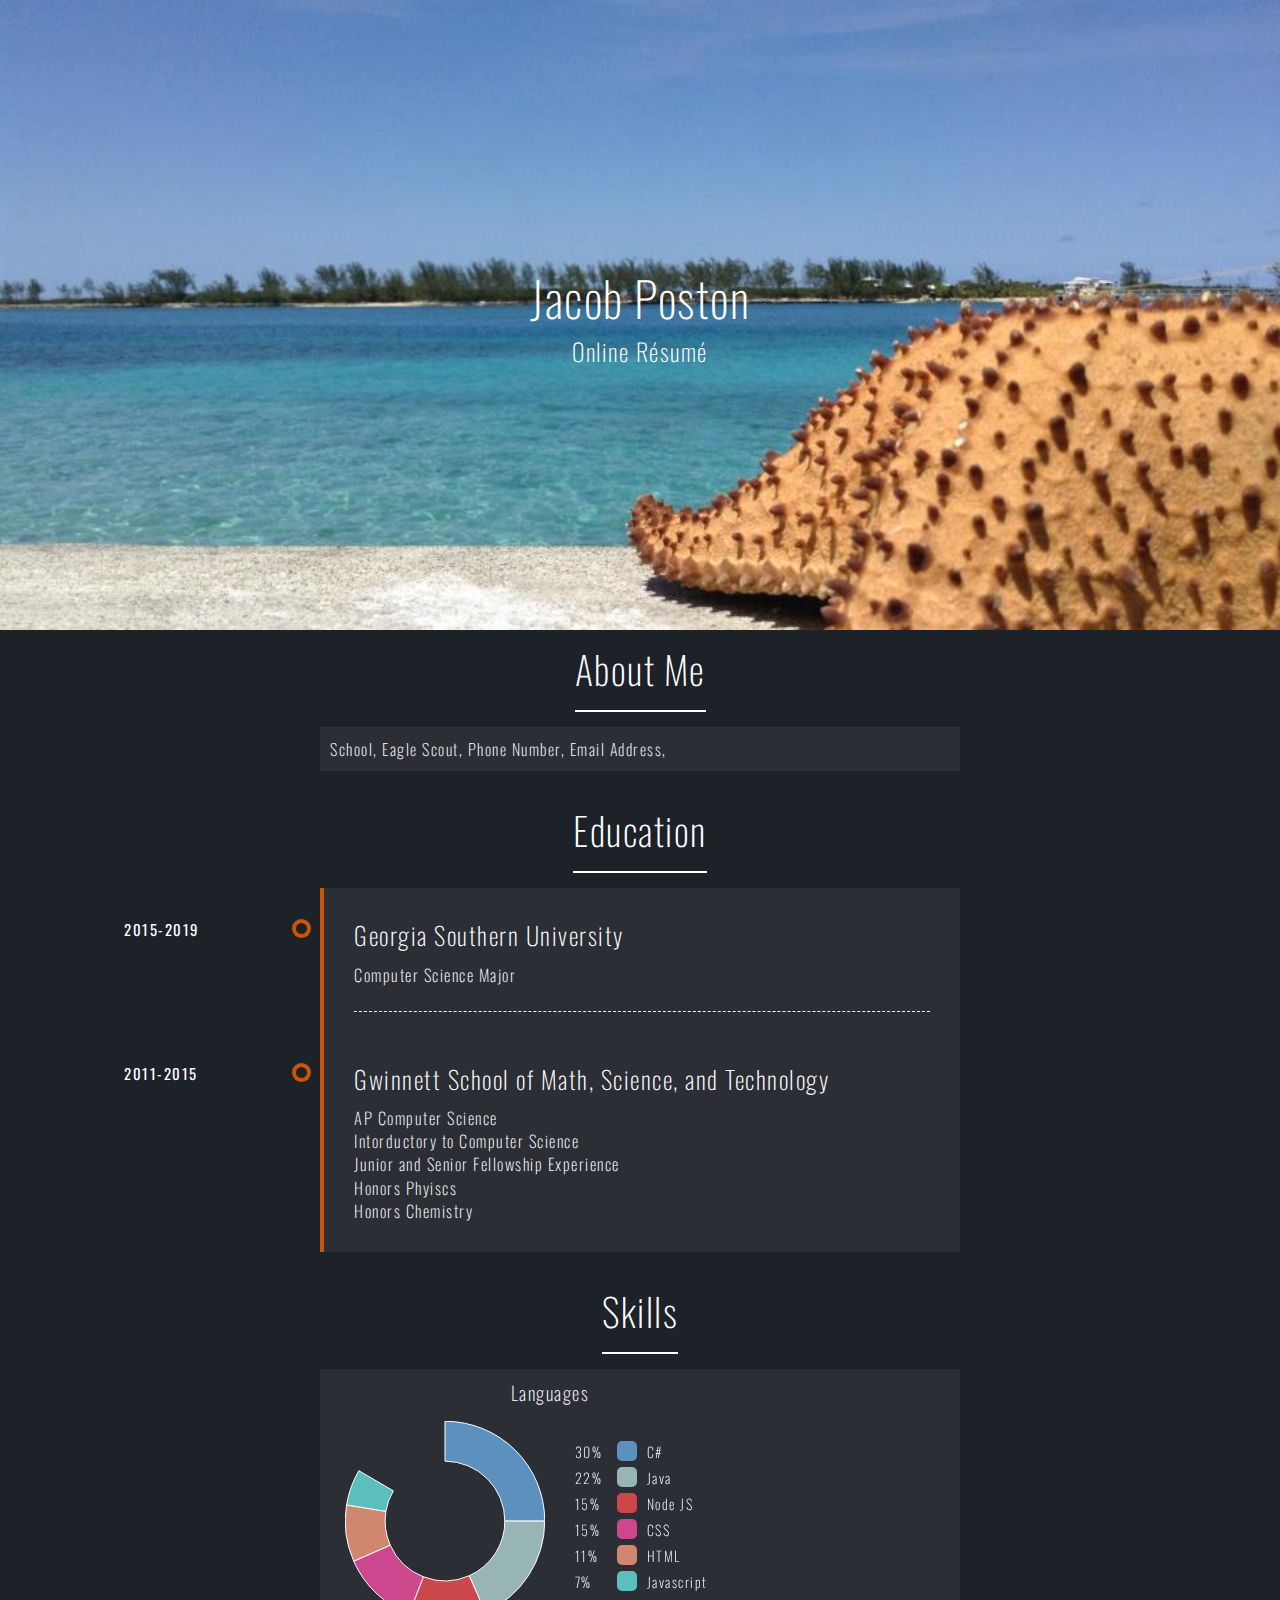
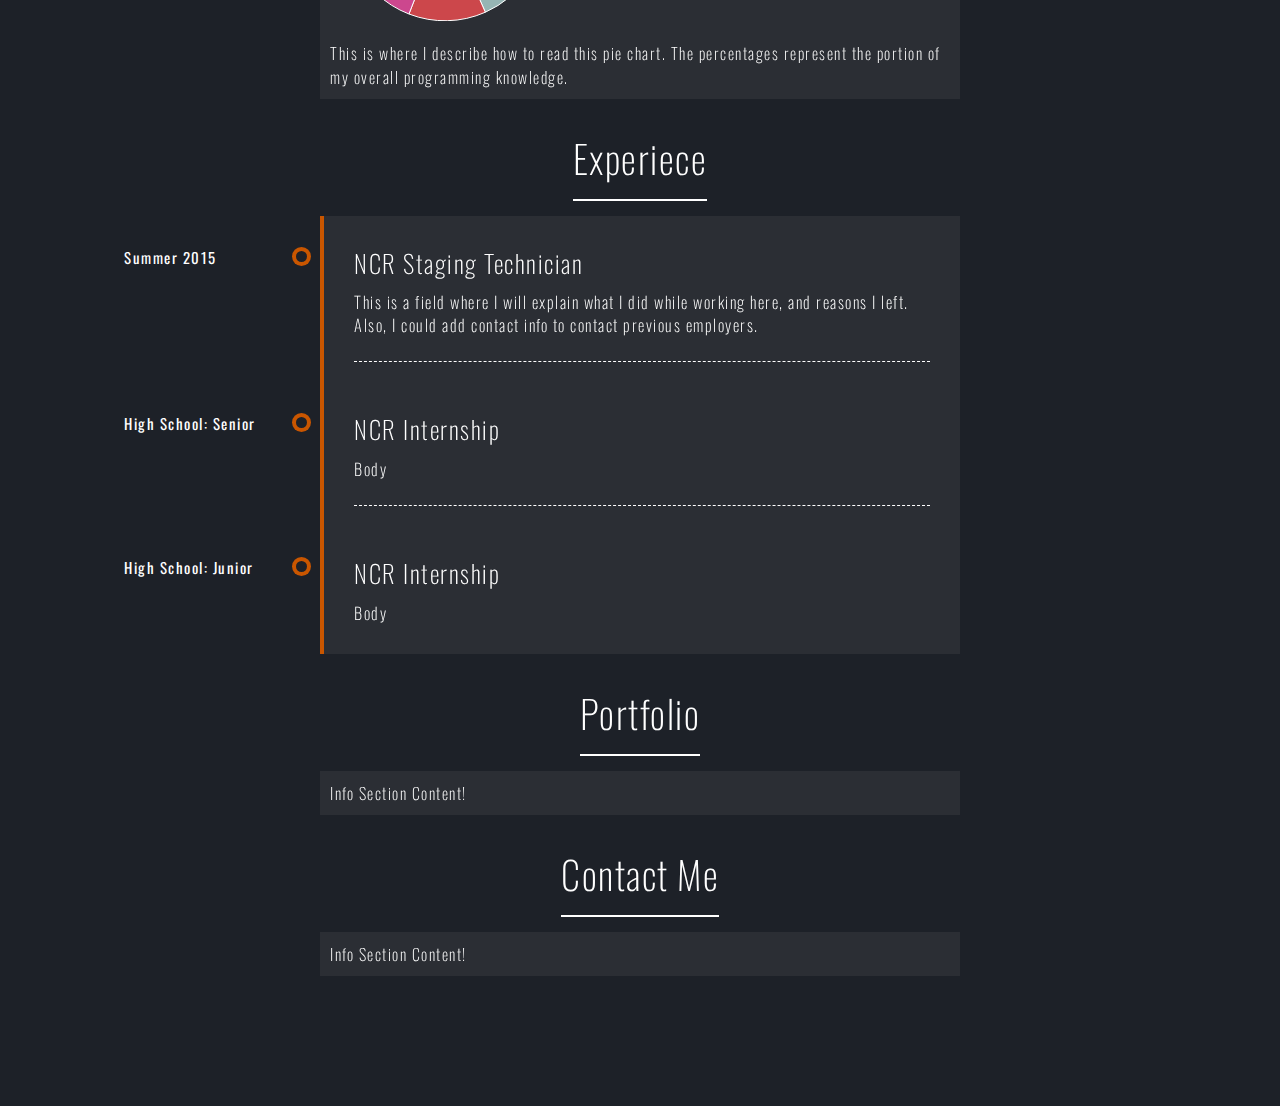
==== index.html @ cb53cfcc "Initial commit to migrate from old repo" ====
<html>

<head>
    <meta name="viewport" content="width=device-width, initial-scale=1, maximum-scale=1" />
    <title>Jacob Poston</title>
    <link rel="stylesheet" type="text/css" href="css/style.css" />
    <link rel="stylesheet" type="text/css" href="css/project-card.css" />

    <link rel="stylesheet" href="//maxcdn.bootstrapcdn.com/font-awesome/4.3.0/css/font-awesome.min.css">
    <link rel="stylesheet" type="text/css" href="css/font-awesome.min.css" />
</head>

<body>
    <div id="header">
        <div id="jumbo">
            <div class="super-layer">
                <div id="super-center">
                    <h1>Jacob Poston</h1>
                    <p>Online Résumé</p>
                </div>
            </div>
        </div>
    </div>
    <div id="content-body">
        <div class="centered-content">
            <div class="info-section">
                <h1 class="section-header">About Me<span></span></h1>
                <div class="section-content">
                    <p>School, Eagle Scout, Phone Number, Email Address,</p>
                </div>
            </div>
            
            <div id="education" class="info-section">
                <h1 class="section-header">Education<span></span></h1>
                <div class="section-content">
                    <ul class="timeline">
                        <li class="event" data-date="2015-2019">
                            <h3>Georgia Southern University</h3>
                            <div>
                                <ul>
                                    <li>Computer Science Major</li>
                                </ul>
                            </div>
                        </li>
                        <li class="event" data-date="2011-2015">
                            <h3>Gwinnett School of Math, Science, and Technology</h3>
                            <div>
                                <ul>
                                    <li>AP Computer Science</li>
                                    <li>Intorductory to Computer Science</li>
                                    <li>Junior and Senior Fellowship Experience</li>
                                    <li>Honors Phyiscs</li>
                                    <li>Honors Chemistry</li>
                                </ul>
                            </div>
                        </li>
                    </ul>
                </div>
            </div>
            
            <div class="info-section">
                <h1 class="section-header">Skills<span></span></h1>
                <div class="section-content">
                    <div id="skillsDisplay">
                        <h3>Languages</h3>
                        <canvas id="skillsChart"></canvas>
                        <div id="skillsLegend"></div>
                    </div>
                    <div>
                        <p>This is where I describe how to read this pie chart. The percentages represent the portion of my overall programming knowledge.</p>
                    </div>
                </div>
            </div>
            
            <div id="experience" class="info-section">
                <h1 class="section-header">Experiece<span></span></h1>
                <div class="section-content">
                    <ul class="timeline">
                        <li class="event" data-date="Summer 2015">
                            <h3>NCR Staging Technician</h3>
                            <div>
                                <p>This is a field where I will explain what I did while working here, and reasons I left. Also, I could add contact info to contact previous employers.</p>
                            </div>
                        </li>
                        <li class="event" data-date="High School: Senior">
                            <h3>NCR Internship</h3>
                            <div>
                                <p>Body</p>
                            </div>
                        </li>
                        <li class="event" data-date="High School: Junior">
                            <h3>NCR Internship</h3>
                            <div>
                                <p>Body</p>
                            </div>
                        </li>
                    </ul>
                </div>
            </div>
            
            <div class="info-section">
                <h1 class="section-header">Portfolio<span></span></h1>
                <div class="section-content">
                    <p>Info Section Content!</p>
                </div>
            </div>
            
            <div class="info-section">
                <h1 class="section-header">Contact Me<span></span></h1>
                <div class="section-content">
                    <p>Info Section Content!</p>
                </div>
            </div>
        </div>
    </div>

    <div id="footer">
        
    </div>
    <script src="js/jquery-1.11.2.js"></script>
    <script src="js/Chart.min.js"></script>

    <script src="js/script.js"></script>
    <script src="js/project-card.js"></script>
</body>

</html>
---- css/style.css ----
@import url(http://fonts.googleapis.com/css?family=Source+Sans+Pro:200,300,400,600,700|Oswald:400,300,700);
/*@import 'http://maxcdn.bootstrapcdn.com/font-awesome/4.3.0/css/font-awesome.min.css';*/

* {
    border: none;
    outline: none;
    margin: 0;
    padding: 0;
    font-family: 'Oswald', sans-serif;
    letter-spacing: 1.5px;
    font-weight: 100;
    color: #fff;
}

body {
    max-width: 100vw;
    overflow-x: hidden;
    background: #1d2128;
}

#footer {
    min-height: 100px;
}

/*================================================================================*/
/* Jumbotron */
/*================================================================================*/

.super-layer {
    position: absolute;
    top: 0;
    left: 0;
    width: 100%;
    height: 100%;
}

.super-layer * {
    position: relative;
}

#jumbo {
    background-image: url("../res/img/starfish.jpg");
    background-size: cover;
    background-repeat: no-repeat;
    background-position: center;
    height: 70vh;
    overflow: hidden;
    position: relative;
}

#super-center {
    position: absolute;
    top: 50%;
    left: 50%;
    transform: translate(-50%, -50%);
}

#super-center h1 {
    color: #fff;
    font-size: 3em;
    text-align: center;
}

#super-center p {
    color: #fff;
    text-align: center;
    font-size: 1.5em;
}

/*================================================================================*/
/* Body and Main Content */
/*================================================================================*/

.centered-content{
    width: 50%;
    margin: auto;
}
.info-section{
    width: 100%;
    text-align: center;
    margin-top: 10px;
    margin-bottom: 30px;
}
.info-section > h1{
    display: inline-block;
    letter-spacing: 1.5px;
    font-weight: 100;
    font-size: 2.4em;
    position: relative;
    
    margin-bottom: 30px;
}
.info-section > h1 > span{
    background: white;
    position: absolute;
    left: 0;
    bottom: -15px;
    width: 100%;
    height: 2px;
}
.info-section > div{
    max-width: 100%;
    text-align: left;
    background: rgba(100, 100, 100, 0.2);
    padding: 10px;
}

@media (max-width: 800px) {
    .centered-content{
        width: 100%;
    }
}

/*================================================================================*/
/* Special Modifiers */
/*================================================================================*/

#education > div, #experience > div{
    padding: 0;
}

.timeline *{
    list-style: none;
}

/*================================================================================*/
/* Timeline */
/*================================================================================*/

.timeline { 
    border-left: 4px solid #c95600;
    border-bottom-right-radius: 4px;
    border-top-right-radius: 4px;
    font-family: 'Source Sans Pro', sans-serif;
    letter-spacing: 0.5px;
    position: relative;
    line-height: 1.4em;
    font-size: 1.03em;
    padding: 30px;
    text-align: left;
    font-weight: 1;
}

.timeline .event {
    border-bottom: 1px dashed #fff;
    padding-bottom: 25px;
    margin-bottom: 50px;
    position: relative;
}

.timeline .event h3 {
    font-family: 'Oswald', sans-serif;
    letter-spacing: 1.5px;
    font-weight: 100;
    font-size: 1.5em;
    line-height: 1.4em;
}

.timeline .event div {
    margin-top: 10px!important;
}

.timeline .event:last-of-type {
    padding-bottom: 0;
    margin-bottom: 0;
    border: none;
}

.timeline .event:before,
.timeline .event:after {
    position: absolute;
    display: block;
    top: 0;
}

.timeline .event:before {
    left: -230px;
    color: #fff;
    content: attr(data-date);
    font-weight: 400;
    font-size: 0.9em;
}

.timeline .event:after {
    box-shadow: 0 0 0 4px #c95600;
    left: -57.85px;
    background: Transparent;
    border-radius: 50%;
    height: 11px;
    width: 11px;
    content: "";
    top: 5px;
}

@media (max-width: 800px) {
    .timeline {
        max-width: 100%;
    }
    .timeline .event:after {
        display: none
    }
    .timeline .event:before {
        left: -0.5px;
        top: 35px;
        background-color: #4298c3;
        color: white;
        padding: 2px 8px 2px 8px;
        content: attr(data-date);
        text-align: left;
        font-weight: 400;
        font-size: 0.9em;
        min-width: 120px;
    }
    .timeline .event h3 {
        white-space: nowrap;
        overflow: hidden;
    }
    
    .timeline .event div {
        top: 27px;
        padding: 10px 0px 10px 0px;
        position: relative;
    }
}

/*================================================================================*/
/* Skills Display */
/*================================================================================*/

#skillsDisplay {
    display: inline-block;
}

#skillsDisplay h3 {
    text-align: center;
}
#skillsDisplay > *{
    text-align: center;
}

#skillsLegend {
    display: inline-block;
    text-align: left
}

#skillsChart {
    margin: 15px;
    width: 200px;
    height: 200px;
    display: inline-block;
    margin-right: 20px;
}

.doughnut-legend {
    float: left;
    width: 200px;
    height: 200px;
    list-style: none;
    font-size: 14px;
    display: inline-block;
}

.doughnut-legend li * {
    display: inline-block;
    vertical-align: middle;
    margin: 0;
}

.doughnut-legend li {
    margin: 5px;
    display: block;
}

.doughnut-legend li div {
    font-size: 1em;
    width: 3em;
}

.doughnut-legend li span {
    width: 20px;
    height: 20px;
    border-radius: 5px;
    margin-right: 10px;
}
---- css/project-card.css ----
@import url(http://fonts.googleapis.com/css?family=Source+Sans+Pro:200,300,400,600,700|Oswald:400,300,700);
.reveal .fa {
    font-family: 'FontAwesome';
    font-style: normal;
}

.card .fa {
    font-family: "FontAwesome"!important;
}

.card * {
    -webkit-transition: all .4s ease;
    margin: 0;
    padding: 0;
    font-family: 'Oswald', sans-serif!important;
    letter-spacing: 1px!important;
    font-weight: 200!important;
}

.card {
    display: inline-block;
    position: relative;
    overflow: hidden;
    width: 250px;
    height: 300px;
    border-radius: 8px;
    border: 1px solid #2d292f;
}

.card .backdrop {
    position: absolute;
    top: 0;
    width: 100%;
    height: 100%;
    text-align: center;
    background: #1d2128;
    /*background-image:  url("http://www.coreypadveen.com/wp-content/uploads/2014/09/bigstock-Hand-Pressing-Social-Media-Ico-11718542.jpg");*/
    
    background-position: center;
    background-size: cover;
    color: #fff;
}

.card .backdrop span {
    position: absolute;
    bottom: 60px;
    left: 50%;
    transform: translateX(-50%);
}

.card .backdrop img {
    border: 3px solid #345;
    border-radius: 50%;
    width: 100px;
    height: 100px;
    margin: 30px auto;
}

.card:hover .backdrop img {
    margin-top: 200px;
    width: 0;
    height: 0;
    border: 0px solid #00f;
}

.card:hover .backdrop span {
    bottom: -50px;
}

.card .card-details {
    position: absolute;
    top: 245px;
    opacity: 0.9;
    background: #4298c3;
    /*005389*/
    
    width: 100%;
    height: 100%;
    color: #fff;
}

.card:hover .card-details {
    top: 0;
}

.card-details h3 {
    margin-left: 5px;
    font-size: 20px;
    font-weight: 100!important;
    letter-spacing: 0px!important;
}

.card-details h4 {
    margin-left: 10px;
    margin-bottom: 5px;
}

.card-details span {
    width: 100%;
    height: 1px;
    background: #fff;
    display: block;
    margin-bottom: 15px;
}

.card-details p {
    margin: 0 10px 0 10px;
    font-size: 14px;
    font-weight: 100!important;
    letter-spacing: 0.5px!important;
}

.card-details > div {
    background: #000;
}

.card-details .language {
    position: absolute;
    right: 5px;
    bottom: 5px;
}

.card-details .links {
    position: absolute;
    left: 5px;
    bottom: 5px;
}

.card-graph {
    display: none;
    width: 10px;
    height: 10px;
    position: absolute;
    top: 5px;
    right: 10px;
    background: Transparent!important;
    text-align: center;
}

.card:hover .card-graph {
    display: inline;
}

.card-graph:hover {
    opacity: 0.9;
    right: 0px;
    top: 0px;
    width: 200px;
    height: 250px;
    border-radius: 0 0 0 25px;
    background: #456!important;
    overflow: visible;
}

.card-graph:hover canvas {
    opacity: 5;
    width: 180px;
    height: 180px;
    background: #456;
    display: block;
    position: absolute;
    bottom: 10px;
    left: 50%;
    transform: translateX(-50%);
    overflow: visible;
}

.card-graph:hover h4 {
    opacity: 1;
}

.card-graph:hover span {
    opacity: 1;
}

.card-graph canvas {
    opacity: 0.0;
}

.card-graph h4 {
    opacity: 0.0;
}

.card-graph span {
    opacity: 0.0;
}
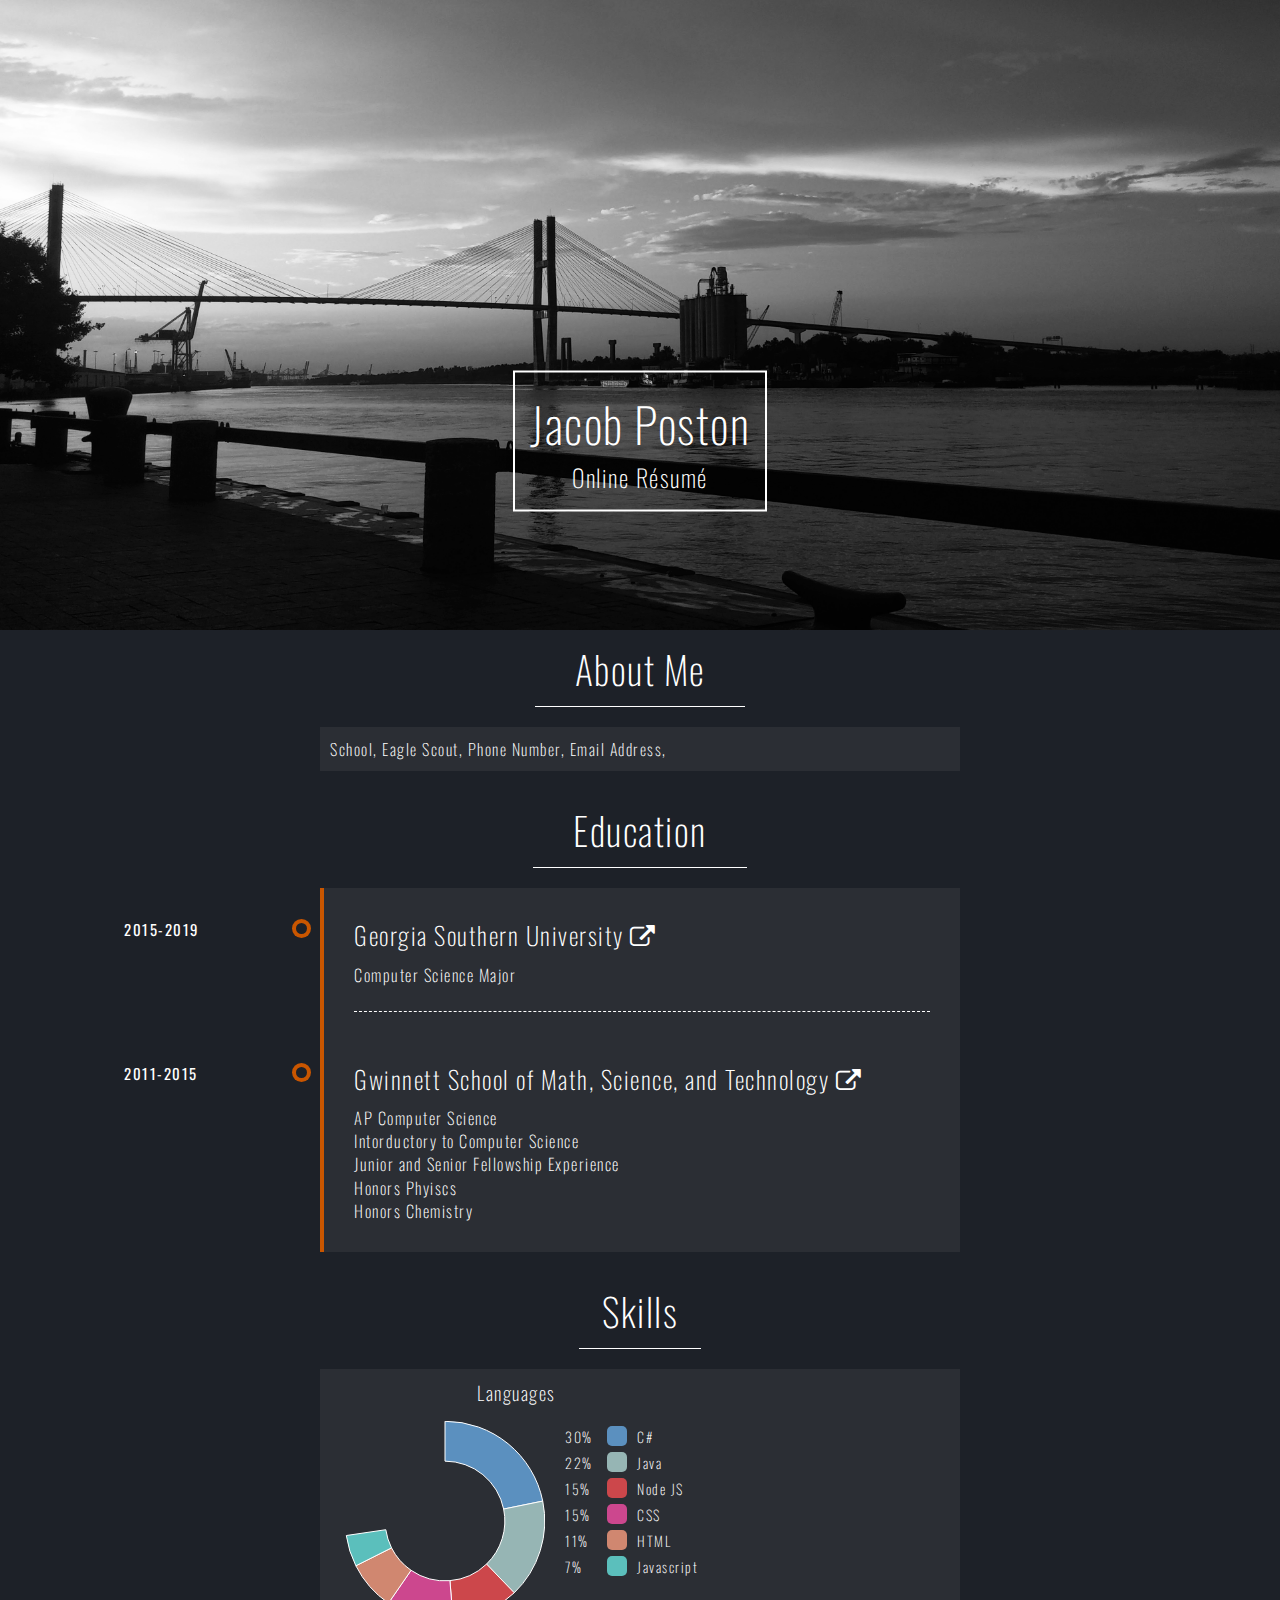
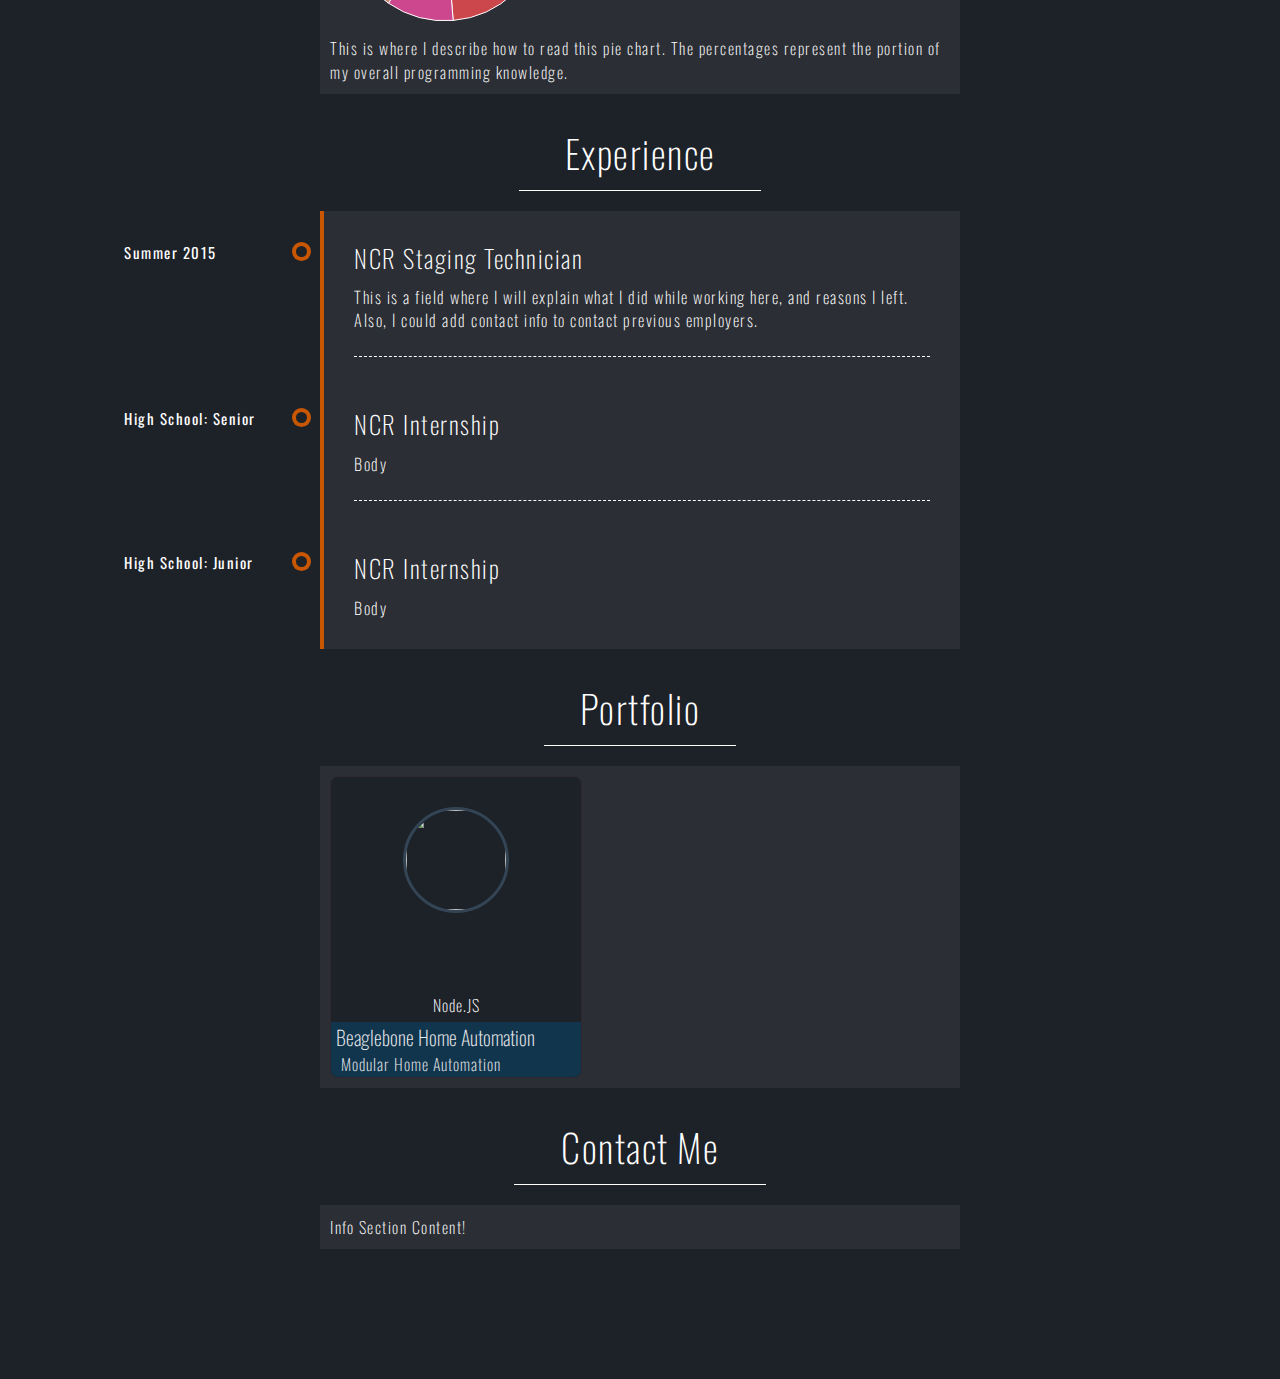
==== commit 14d4b9a7: "Fixed card detail color and added my own jumbotron photo" ====
--- a/index.html
+++ b/index.html
@@ -5,7 +5,8 @@
     <title>Jacob Poston</title>
     <link rel="stylesheet" type="text/css" href="css/style.css" />
     <link rel="stylesheet" type="text/css" href="css/project-card.css" />
-
+    
+    <link href="https://fonts.googleapis.com/icon?family=Material+Icons" rel="stylesheet">
     <link rel="stylesheet" href="//maxcdn.bootstrapcdn.com/font-awesome/4.3.0/css/font-awesome.min.css">
     <link rel="stylesheet" type="text/css" href="css/font-awesome.min.css" />
 </head>
@@ -35,7 +36,7 @@
                 <div class="section-content">
                     <ul class="timeline">
                         <li class="event" data-date="2015-2019">
-                            <h3>Georgia Southern University</h3>
+                            <h3><a href="http://www.georgiasouthern.edu/" target="_blank">Georgia Southern University <i class="fa fa-external-link"></i></a></h3>
                             <div>
                                 <ul>
                                     <li>Computer Science Major</li>
@@ -43,7 +44,7 @@
                             </div>
                         </li>
                         <li class="event" data-date="2011-2015">
-                            <h3>Gwinnett School of Math, Science, and Technology</h3>
+                            <h3><a href="http://gsmst.org/gsmst_web/" target="_blank">Gwinnett School of Math, Science, and Technology <i class="fa fa-external-link"></i></a></h3>
                             <div>
                                 <ul>
                                     <li>AP Computer Science</li>
@@ -73,7 +74,7 @@
             </div>
             
             <div id="experience" class="info-section">
-                <h1 class="section-header">Experiece<span></span></h1>
+                <h1 class="section-header">Experience<span></span></h1>
                 <div class="section-content">
                     <ul class="timeline">
                         <li class="event" data-date="Summer 2015">
@@ -101,7 +102,31 @@
             <div class="info-section">
                 <h1 class="section-header">Portfolio<span></span></h1>
                 <div class="section-content">
-                    <p>Info Section Content!</p>
+                    <div class="card">
+                        <div class="backdrop">
+                            <img src="http://beagleboard.org/static/graphics/beagle_square.png"></img>
+                            <span>Node.JS</span>
+                        </div>
+                        <div class="card-details">
+                            <h3>Beaglebone Home Automation</h3>
+                            <h4>Modular Home Automation</h4>
+                            <span></span>
+                            <p>Beaglebone Home Automation is a project I am in the process of developing to make DIY home automation simple for any beaglebone user. The project is modular, so it is simple to remove unnecessary pieces or add custom modules. It can run on any OS, but the pin controller module is made specifically for the Beaglebone Black</p>
+                            <div class="card-footer">
+                                <div class="language">Node.JS</div>
+                                <div class="links">
+                                    <a href="https://github.com/u1tralord/Beaglebone-Home-Automation"><i class="fa fa-github fa-lg"></i></a>
+                                    <a href="https://github.com/u1tralord/Beaglebone-Home-Automation/archive/master.zip"><i class="fa fa-download fa-lg"></i></a>
+                                    <a alt="Download this project" href="https://github.com/u1tralord/Beaglebone-Home-Automation#readme"><i class="fa fa-external-link fa-lg"></i></a>
+                                </div>
+                            </div>
+                            <div data-user="u1tralord" data-repo="Beaglebone-Home-Automation" class="card-graph">
+                                <i class="fa fa-plus-circle"></i>
+                                <h4>Languages</h4>
+                                <span></span>
+                            </div>
+                        </div>
+                    </div>
                 </div>
             </div>
             
--- a/css/style.css
+++ b/css/style.css
@@ -1,4 +1,4 @@
-@import url(http://fonts.googleapis.com/css?family=Source+Sans+Pro:200,300,400,600,700|Oswald:400,300,700);
+@import url(https://fonts.googleapis.com/css?family=Source+Sans+Pro:200,300,400,600,700|Oswald:400,300,700);
 /*@import 'http://maxcdn.bootstrapcdn.com/font-awesome/4.3.0/css/font-awesome.min.css';*/
 
 * {
@@ -39,7 +39,7 @@
 }
 
 #jumbo {
-    background-image: url("../res/img/starfish.jpg");
+    background-image: url("../res/img/SV(Gray).png");
     background-size: cover;
     background-repeat: no-repeat;
     background-position: center;
@@ -49,8 +49,11 @@
 }
 
 #super-center {
-    position: absolute;
-    top: 50%;
+    border: 2px solid white;
+    padding: 15px;
+    
+    position: absolute;
+    top: 70%;
     left: 50%;
     transform: translate(-50%, -50%);
 }
@@ -93,10 +96,10 @@
 .info-section > h1 > span{
     background: white;
     position: absolute;
-    left: 0;
-    bottom: -15px;
-    width: 100%;
-    height: 2px;
+    left: -30%;
+    bottom: -10px;
+    width: 160%;
+    height: 1px;
 }
 .info-section > div{
     max-width: 100%;
@@ -154,6 +157,10 @@
     font-weight: 100;
     font-size: 1.5em;
     line-height: 1.4em;
+}
+
+.timeline .event h3 > a{
+    text-decoration: none;
 }
 
 .timeline .event div {
@@ -228,6 +235,7 @@
 /*================================================================================*/
 
 #skillsDisplay {
+    position: relative;
     display: inline-block;
 }
 
@@ -239,25 +247,23 @@
 }
 
 #skillsLegend {
-    display: inline-block;
-    text-align: left
+    margin-top: 15px;
+    display: inline;
+    float:right;
+    text-align: left;
 }
 
 #skillsChart {
     margin: 15px;
+    height: 200px;
     width: 200px;
-    height: 200px;
-    display: inline-block;
-    margin-right: 20px;
+    display: inline-block;
 }
 
 .doughnut-legend {
     float: left;
-    width: 200px;
-    height: 200px;
     list-style: none;
     font-size: 14px;
-    display: inline-block;
 }
 
 .doughnut-legend li * {
--- a/css/project-card.css
+++ b/css/project-card.css
@@ -71,7 +71,8 @@
     position: absolute;
     top: 245px;
     opacity: 0.9;
-    background: #4298c3;
+    background: #123853;
+    /*4298c3*/
     /*005389*/
     
     width: 100%;
@@ -142,21 +143,19 @@
 }
 
 .card-graph:hover {
-    opacity: 0.9;
     right: 0px;
     top: 0px;
     width: 200px;
     height: 250px;
     border-radius: 0 0 0 25px;
-    background: #456!important;
+    background: rgba(68, 85, 102, 0.9)!important;
     overflow: visible;
 }
 
 .card-graph:hover canvas {
-    opacity: 5;
+    opacity: 1;
     width: 180px;
     height: 180px;
-    background: #456;
     display: block;
     position: absolute;
     bottom: 10px;
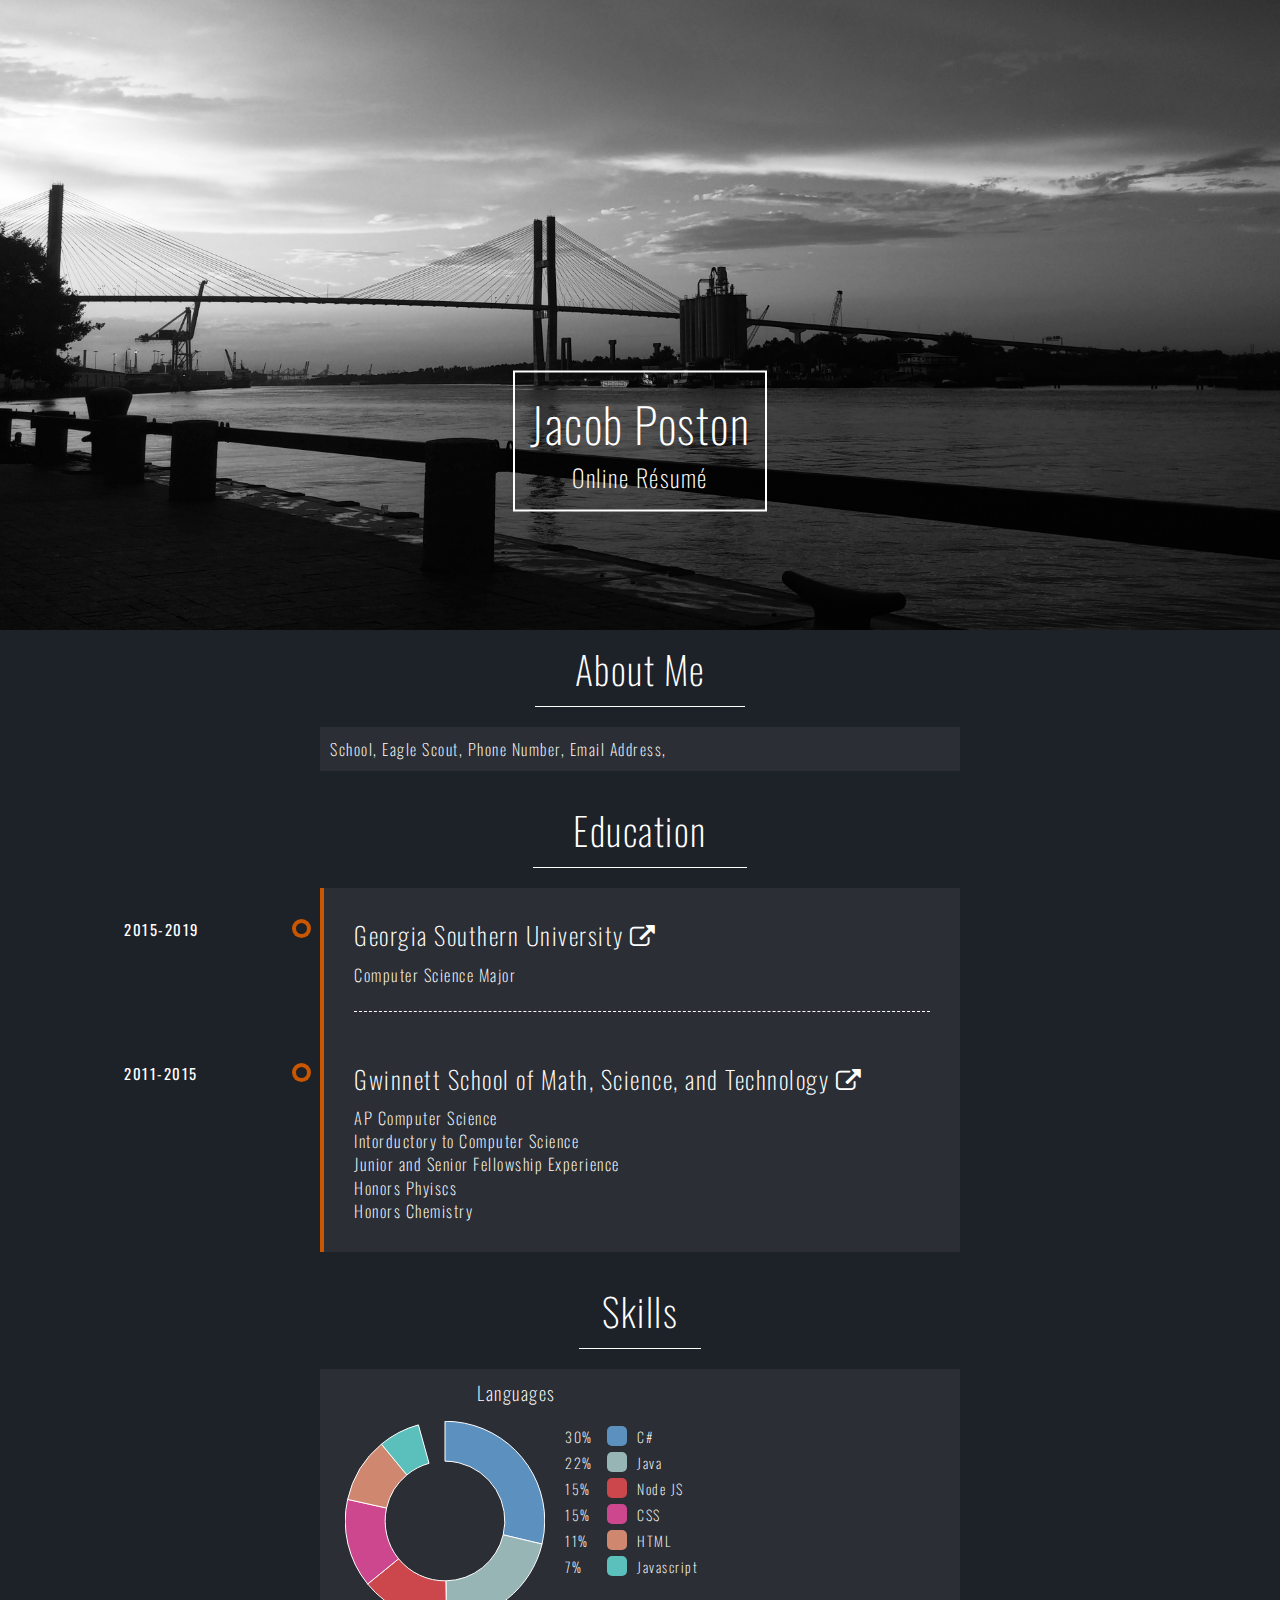
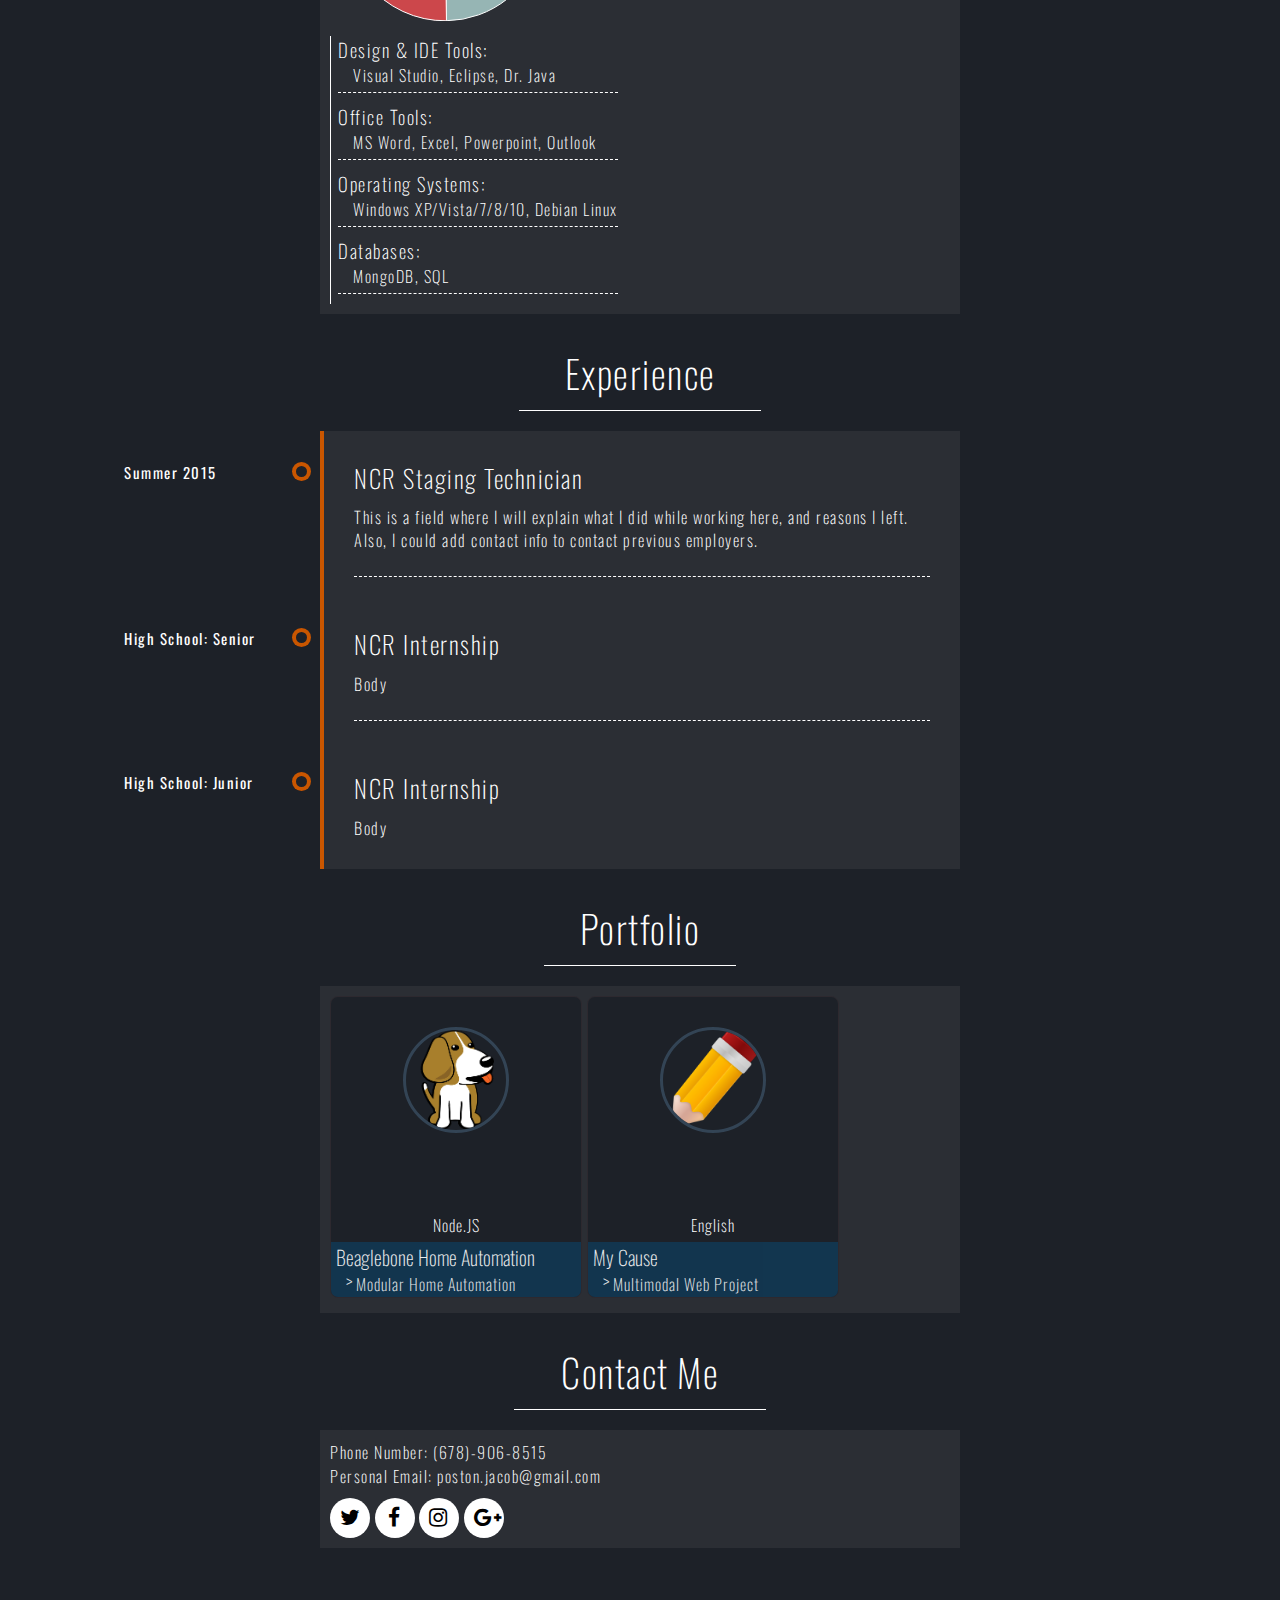
==== commit bf0a8251: "Added multimodal page" ====
--- a/index.html
+++ b/index.html
@@ -1,6 +1,8 @@
 <html>
 
 <head>
+    <meta charset="UTF-8">
+    <meta http-equiv="Content-type" content="text/html; charset=UTF-8">
     <meta name="viewport" content="width=device-width, initial-scale=1, maximum-scale=1" />
     <title>Jacob Poston</title>
     <link rel="stylesheet" type="text/css" href="css/style.css" />
@@ -22,7 +24,7 @@
             </div>
         </div>
     </div>
-    <div id="content-body">
+    <div id="content">
         <div class="centered-content">
             <div class="info-section">
                 <h1 class="section-header">About Me<span></span></h1>
@@ -67,8 +69,30 @@
                         <canvas id="skillsChart"></canvas>
                         <div id="skillsLegend"></div>
                     </div>
+                    <div id="otherSkills">
+                        <ul>
+                            <li><h3>Design & IDE Tools:</h3>
+                                <p>Visual Studio, Eclipse, Dr. Java</p>
+                            </li>
+                            
+                            <li>
+                                <h3>Office Tools:</h3>
+                                <p>MS Word, Excel, Powerpoint, Outlook</p>
+                            </li>
+                            
+                            <li>
+                                <h3>Operating Systems:</h3>
+                                <p>Windows XP/Vista/7/8/10, Debian Linux</p>
+                            </li>
+                            
+                            <li>
+                                <h3>Databases:</h3>
+                                <p>MongoDB, SQL</p>
+                            </li>
+                        </ul>
+                    </div>
                     <div>
-                        <p>This is where I describe how to read this pie chart. The percentages represent the portion of my overall programming knowledge.</p>
+                        <h3></h3>
                     </div>
                 </div>
             </div>
@@ -104,7 +128,7 @@
                 <div class="section-content">
                     <div class="card">
                         <div class="backdrop">
-                            <img src="http://beagleboard.org/static/graphics/beagle_square.png"></img>
+                            <img src="res/img/project-cards/beagle_square.png"></img>
                             <span>Node.JS</span>
                         </div>
                         <div class="card-details">
@@ -127,13 +151,41 @@
                             </div>
                         </div>
                     </div>
+                
+                    <div class="card">
+                        <div class="backdrop">
+                            <img src="res/img/project-cards/pencil_icon.png"></img>
+                            <span>English</span>
+                        </div>
+                        <div class="card-details">
+                            <h3>My Cause</h3>
+                            <h4>Multimodal Web Project</h4>
+                            <span></span>
+                            <p>We haven't really had any instructions on what to do here.</p>
+                            <div class="card-footer">
+                                <div class="language">English</div>
+                                <div class="links">
+                                    <a href="multi_modal.html"><i class="fa fa-external-link fa-lg"></i></a>
+                                </div>
+                            </div>
+                        </div>
+                    </div>
                 </div>
             </div>
             
             <div class="info-section">
                 <h1 class="section-header">Contact Me<span></span></h1>
                 <div class="section-content">
-                    <p>Info Section Content!</p>
+                    <div id="contact-info">
+                        Phone Number: (678)-906-8515 <br>
+                        Personal Email: poston.jacob@gmail.com <br>
+                    </div>
+                    <div id="social-section">
+                        <a href="https://twitter.com/postonjacob" class="social-icon"><i class="fa fa-twitter fa-lg"></i></a>
+                        <a href="https://www.facebook.com/jacobpsemail" class="social-icon"><i class="fa fa-facebook fa-lg"></i></a>
+                        <a href="http://ink361.com/app/users/ig-607797823/jacobposton/photos" class="social-icon"><i class="fa fa-instagram fa-lg"></i></a>
+                        <a href="https://plus.google.com/113077913663958821511/about" class="social-icon"><i class="fa fa-google-plus fa-lg"></i></a>
+                    </div>
                 </div>
             </div>
         </div>
--- a/css/style.css
+++ b/css/style.css
@@ -18,8 +18,14 @@
     background: #1d2128;
 }
 
+
+/*================================================================================*/
+/* Footer */
+/*================================================================================*/
 #footer {
+    max-width: 100vw;
     min-height: 100px;
+    position: relative;
 }
 
 /*================================================================================*/
@@ -74,6 +80,9 @@
 /* Body and Main Content */
 /*================================================================================*/
 
+.section-content{
+    position: relative;
+}
 .centered-content{
     width: 50%;
     margin: auto;
@@ -122,8 +131,26 @@
     padding: 0;
 }
 
-.timeline *{
-    list-style: none;
+#social-section{
+    display: inline-block;
+}
+
+.social-icon i{
+    background: #fff;
+    width: 20px;
+    height: 20px;
+    
+    line-height: 20px;
+    white-space: nowrap;
+    text-align: center;
+    
+    padding: 10px;
+    border-radius: 1000000px; 
+    color: #000;
+}
+
+#contact-info{
+    margin-bottom: 10px;
 }
 
 /*================================================================================*/
@@ -142,6 +169,10 @@
     padding: 30px;
     text-align: left;
     font-weight: 1;
+}
+
+.timeline *{
+    list-style: none;
 }
 
 .timeline .event {
@@ -242,9 +273,6 @@
 #skillsDisplay h3 {
     text-align: center;
 }
-#skillsDisplay > *{
-    text-align: center;
-}
 
 #skillsLegend {
     margin-top: 15px;
@@ -260,6 +288,24 @@
     display: inline-block;
 }
 
+#otherSkills{
+    display: inline-block;
+    padding-left: 7px;
+    border-left: 1px solid #fff;
+}
+#otherSkills > ul > li{
+    margin-bottom: 10px;
+    list-style: none;
+    border-bottom: 1px dashed #fff;   
+}
+
+#otherSkills > ul > li p{
+    margin-left: 15px;
+    margin-bottom: 5px;
+    list-style: none;
+}
+
+/*This is the design for the skills chart legend*/
 .doughnut-legend {
     float: left;
     list-style: none;
--- a/css/project-card.css
+++ b/css/project-card.css
@@ -92,8 +92,15 @@
 }
 
 .card-details h4 {
-    margin-left: 10px;
+    margin-left: 25px;
     margin-bottom: 5px;
+}
+.card-details h4:before{
+    content: "> ";
+    position: absolute;
+    font-size: 20px;
+    left: 15px;
+    top: 24px;
 }
 
 .card-details span {
